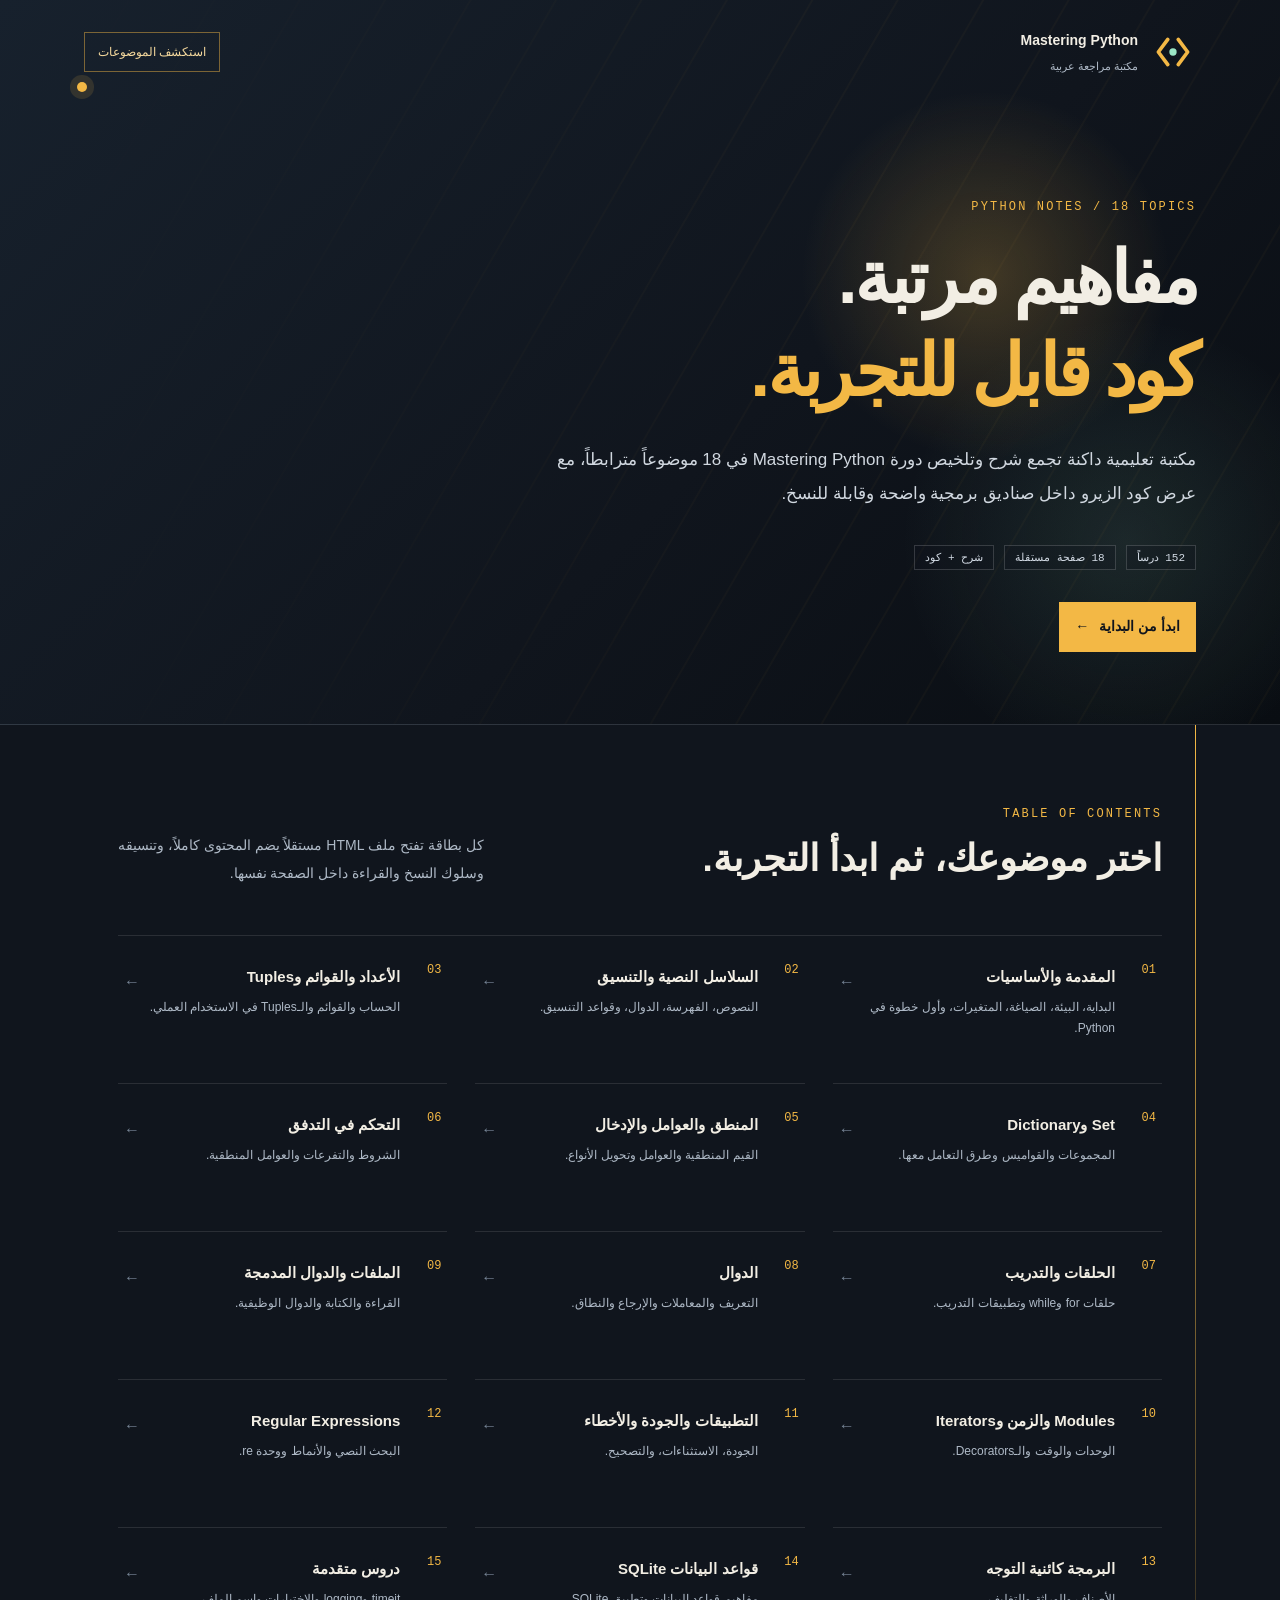
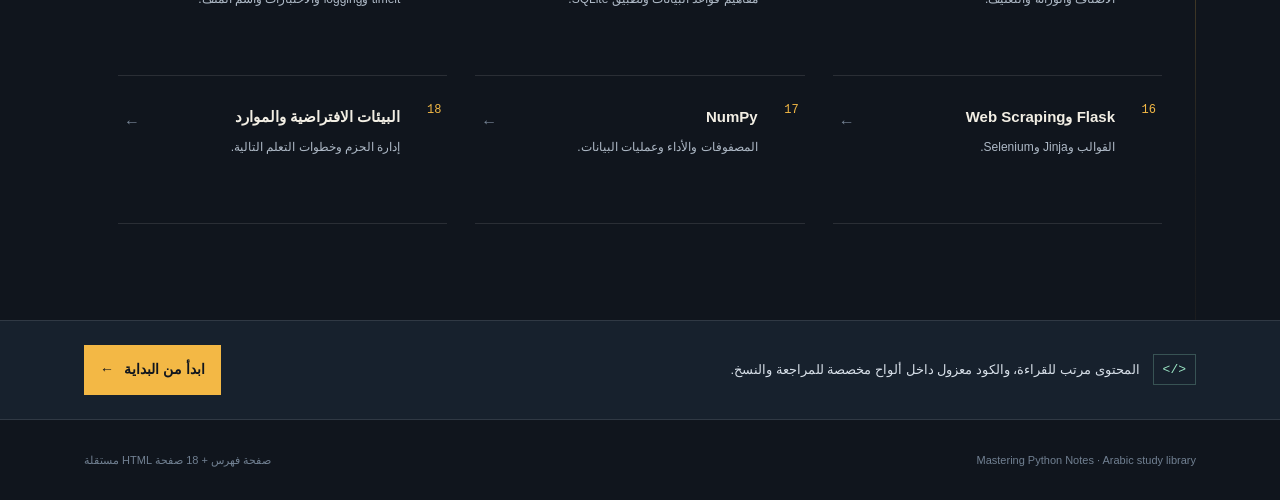
==== index.html @ 75451eca "Initial commit" ====
<!doctype html>
<html lang="ar" dir="rtl">
<head>
  <meta charset="utf-8" />
  <meta name="viewport" content="width=device-width,initial-scale=1" />
  <meta name="theme-color" content="#10151d" />
  <title>Mastering Python Notes | فهرس المذكرات</title>
  <style>
    /* Design philosophy: محرر الليل — فهرس تحريري داكن يقود إلى مذكرات Python، مع الزعفراني لمسار التعلم فقط. */
    :root { --ink:#10151d;--panel:#17212d;--paper:#f2eee4;--muted:#aeb9c6;--line:rgba(255,255,255,.11);--gold:#f3b845;--mint:#9be6c5;--ease:cubic-bezier(.23,1,.32,1); }
    *{box-sizing:border-box}html{scroll-behavior:smooth}body{margin:0;background:var(--ink);color:var(--paper);font-family:"Noto Sans Arabic",Tahoma,sans-serif;line-height:1.85}body::before{content:"";position:fixed;inset:0;z-index:-2;opacity:.12;background-image:linear-gradient(rgba(243,184,69,.11) 1px,transparent 1px),linear-gradient(90deg,rgba(243,184,69,.07) 1px,transparent 1px);background-size:36px 36px;mask-image:linear-gradient(to bottom,#000,transparent 70%)}a{color:inherit}.progress{position:fixed;z-index:10;top:0;right:0;height:3px;width:0;background:var(--gold);box-shadow:0 0 14px rgba(243,184,69,.7)}
    .hero{position:relative;min-height:560px;overflow:hidden;border-bottom:1px solid var(--line);background:radial-gradient(circle at 77% 38%,rgba(243,184,69,.22),transparent 17%),radial-gradient(circle at 88% 75%,rgba(155,230,197,.11),transparent 18%),linear-gradient(135deg,#17212d 0%,#10151d 58%,#090d12 100%)}.hero::before{content:"";position:absolute;inset:0;opacity:.22;background:repeating-linear-gradient(120deg,transparent 0 36px,rgba(243,184,69,.15) 37px 38px,transparent 39px 74px);mask-image:linear-gradient(90deg,transparent 0%,#000 65%,#000 100%)}.hero::after{content:"";position:absolute;left:6vw;top:82px;width:10px;height:10px;border-radius:50%;background:var(--gold);box-shadow:0 0 0 7px rgba(243,184,69,.13)}
    nav{position:relative;z-index:1;max-width:1240px;margin:auto;padding:28px clamp(22px,5vw,70px);display:flex;justify-content:space-between;align-items:center}.brand{display:flex;align-items:center;gap:12px;text-decoration:none}.brand-mark{width:46px;height:46px;flex:0 0 46px}.brand strong{display:block;font-family:"Noto Kufi Arabic",Tahoma,sans-serif;font-size:14px}.brand small{display:block;color:var(--muted);font-size:11px;margin-top:2px}.nav-link{border:1px solid rgba(243,184,69,.46);padding:8px 13px;color:#f5d99d;text-decoration:none;font-size:12px;transition:background .18s var(--ease),transform .18s var(--ease)}.nav-link:hover{background:rgba(243,184,69,.12)}.nav-link:active{transform:scale(.97)}
    .hero-inner{position:relative;z-index:1;max-width:1240px;margin:auto;padding:96px clamp(22px,5vw,70px) 72px}.kicker{color:var(--gold);font:12px "JetBrains Mono",Consolas,monospace;letter-spacing:.18em}h1{max-width:760px;margin:18px 0 0;font-family:"Noto Kufi Arabic",Tahoma,sans-serif;font-size:clamp(35px,5.6vw,76px);line-height:1.3;letter-spacing:-.05em}h1 span{color:var(--gold)}.hero p{max-width:680px;margin:24px 0 0;color:#d0d7df;font-size:17px;line-height:2}.hero-stats{display:flex;flex-wrap:wrap;gap:10px;margin-top:34px}.hero-stats span{border:1px solid rgba(255,255,255,.16);padding:5px 10px;background:rgba(16,21,29,.28);color:#d3dbe5;font:11px "JetBrains Mono",Consolas,monospace}.start{display:inline-flex;align-items:center;gap:10px;margin-top:32px;padding:12px 16px;background:var(--gold);color:var(--ink);font-weight:700;text-decoration:none;font-size:14px;transition:transform .16s var(--ease),background .16s var(--ease)}.start:hover{background:#ffd36e}.start:active{transform:scale(.97)}
    .library{position:relative;max-width:1240px;margin:auto;padding:82px clamp(22px,5vw,70px) 96px}.library::before{content:"";position:absolute;right:clamp(22px,5vw,70px);top:0;bottom:0;width:1px;background:linear-gradient(var(--gold),rgba(243,184,69,.05) 88%)}.library-head{position:relative;margin-right:34px;display:flex;justify-content:space-between;gap:24px;align-items:end}.library-head p{max-width:400px;margin:0;color:var(--muted);font-size:14px;line-height:2}h2{margin:9px 0 0;font-family:"Noto Kufi Arabic",Tahoma,sans-serif;font-size:clamp(23px,3vw,37px);line-height:1.55}.topics{position:relative;margin:48px 34px 0;display:grid;grid-template-columns:repeat(3,minmax(0,1fr));gap:0 28px;border-top:1px solid var(--line)}.topic-card{position:relative;min-height:148px;display:flex;gap:13px;padding:27px 6px;border-bottom:1px solid var(--line);text-decoration:none;transition:transform .2s var(--ease),background .2s var(--ease),border-color .2s var(--ease)}.topic-card:hover{transform:translateY(-4px);background:linear-gradient(90deg,transparent,rgba(243,184,69,.07));border-color:rgba(243,184,69,.45)}.topic-card .topic-no{min-width:28px;color:var(--gold);font:12px "JetBrains Mono",Consolas,monospace}.topic-card h3{margin:0;color:var(--paper);font-family:"Noto Kufi Arabic",Tahoma,sans-serif;font-size:15px;line-height:1.8}.topic-card p{margin:7px 0 0;color:var(--muted);font-size:12px;line-height:1.8}.arrow{position:absolute;left:6px;top:31px;color:#758394;transition:transform .2s var(--ease),color .2s var(--ease)}.topic-card:hover .arrow{color:var(--mint);transform:translateX(-5px)}
    .info-strip{border-top:1px solid var(--line);border-bottom:1px solid var(--line);background:var(--panel)}.info-inner{max-width:1240px;margin:auto;padding:24px clamp(22px,5vw,70px);display:flex;justify-content:space-between;gap:24px;align-items:center}.info-copy{display:flex;gap:13px;align-items:center;color:#d7dfe8;font-size:13px}.code-mark{color:var(--mint);border:1px solid rgba(155,230,197,.25);padding:7px 9px;font:13px "JetBrains Mono",Consolas,monospace}footer{max-width:1240px;margin:auto;padding:30px clamp(22px,5vw,70px);display:flex;justify-content:space-between;color:#718092;font-size:11px}
    @media(max-width:900px){.topics{grid-template-columns:repeat(2,minmax(0,1fr))}}@media(max-width:620px){.hero{min-height:530px}nav{padding-top:20px}.nav-link{display:none}.hero-inner{padding-top:78px}.library{padding-top:54px}.library-head{display:block}.library-head p{margin-top:13px}.topics{grid-template-columns:1fr;margin-top:30px}.topic-card{min-height:123px}.info-inner,footer{display:block}.info-copy{margin-bottom:10px}}@media(prefers-reduced-motion:reduce){*{scroll-behavior:auto!important;transition:none!important}}
  </style>
</head>
<body>
  <div class="progress" id="progress"></div>
  <header class="hero"><nav><a class="brand" href="index.html"><svg class="brand-mark" viewBox="0 0 44 44" aria-hidden="true" focusable="false"><path d="M17 10 8 22l9 12" fill="none" stroke="#F3B845" stroke-width="3.5" stroke-linecap="round" stroke-linejoin="round"/><path d="m27 10 9 12-9 12" fill="none" stroke="#F3B845" stroke-width="3.5" stroke-linecap="round" stroke-linejoin="round"/><circle cx="22" cy="22" r="3.5" fill="#9BE6C5"/></svg><span><strong>Mastering Python</strong><small>مكتبة مراجعة عربية</small></span></a><a class="nav-link" href="#topics">استكشف الموضوعات</a></nav><div class="hero-inner"><div class="kicker">PYTHON NOTES / 18 TOPICS</div><h1>مفاهيم مرتبة.<br><span>كود قابل للتجربة.</span></h1><p>مكتبة تعليمية داكنة تجمع شرح وتلخيص دورة Mastering Python في 18 موضوعاً مترابطاً، مع عرض كود الزيرو داخل صناديق برمجية واضحة وقابلة للنسخ.</p><div class="hero-stats"><span>152 درساً</span><span>18 صفحة مستقلة</span><span>شرح + كود</span></div><a class="start" href="https://drive.google.com/file/d/1ao5alU4Da9a6WY-XQYm0CQyqElovd65N/view?usp=drive_link" data-file-id="1ao5alU4Da9a6WY-XQYm0CQyqElovd65N">ابدأ من البداية <b>←</b></a></div></header>
  <main class="library" id="topics"><div class="library-head"><div><div class="kicker">TABLE OF CONTENTS</div><h2>اختر موضوعك، ثم ابدأ التجربة.</h2></div><p>كل بطاقة تفتح ملف HTML مستقلاً يضم المحتوى كاملاً، وتنسيقه وسلوك النسخ والقراءة داخل الصفحة نفسها.</p></div><section class="topics" aria-label="موضوعات المذكرات"><a class="topic-card" href="https://drive.google.com/file/d/1ao5alU4Da9a6WY-XQYm0CQyqElovd65N/view?usp=drive_link" data-file-id="1ao5alU4Da9a6WY-XQYm0CQyqElovd65N"><span class="topic-no">01</span><div><h3>المقدمة والأساسيات</h3><p>البداية، البيئة، الصياغة، المتغيرات، وأول خطوة في Python.</p></div><span class="arrow">←</span></a><a class="topic-card" href="https://drive.google.com/file/d/1LUYh9_kgOhW-VpaX9MoZJW6dpTCq3IYQ/view?usp=drive_link" data-file-id="1LUYh9_kgOhW-VpaX9MoZJW6dpTCq3IYQ"><span class="topic-no">02</span><div><h3>السلاسل النصية والتنسيق</h3><p>النصوص، الفهرسة، الدوال، وقواعد التنسيق.</p></div><span class="arrow">←</span></a><a class="topic-card" href="https://drive.google.com/file/d/1p5aawdQT5tUfuGiLzP32H7exqO5vApAK/view?usp=drive_link" data-file-id="1p5aawdQT5tUfuGiLzP32H7exqO5vApAK"><span class="topic-no">03</span><div><h3>الأعداد والقوائم وTuples</h3><p>الحساب والقوائم والـTuples في الاستخدام العملي.</p></div><span class="arrow">←</span></a><a class="topic-card" href="https://drive.google.com/file/d/1gVX3eZjuTc8_81PG0g1r_ty22v8QXX_n/view?usp=drive_link" data-file-id="1gVX3eZjuTc8_81PG0g1r_ty22v8QXX_n"><span class="topic-no">04</span><div><h3>Set وDictionary</h3><p>المجموعات والقواميس وطرق التعامل معها.</p></div><span class="arrow">←</span></a><a class="topic-card" href="https://drive.google.com/file/d/182JE28q-H6RtSdPhfJlIjocAKc9Wf6ZY/view?usp=drive_link" data-file-id="182JE28q-H6RtSdPhfJlIjocAKc9Wf6ZY"><span class="topic-no">05</span><div><h3>المنطق والعوامل والإدخال</h3><p>القيم المنطقية والعوامل وتحويل الأنواع.</p></div><span class="arrow">←</span></a><a class="topic-card" href="https://drive.google.com/file/d/1NrF-NdD9j-G1_E4jT9mIEWY2Q7w_M1NC/view?usp=drive_link" data-file-id="1NrF-NdD9j-G1_E4jT9mIEWY2Q7w_M1NC"><span class="topic-no">06</span><div><h3>التحكم في التدفق</h3><p>الشروط والتفرعات والعوامل المنطقية.</p></div><span class="arrow">←</span></a><a class="topic-card" href="https://drive.google.com/file/d/1CRXHcOsxwHFs4Bx1eUBQr8PLLCZRhYo8/view?usp=drive_link" data-file-id="1CRXHcOsxwHFs4Bx1eUBQr8PLLCZRhYo8"><span class="topic-no">07</span><div><h3>الحلقات والتدريب</h3><p>حلقات for وwhile وتطبيقات التدريب.</p></div><span class="arrow">←</span></a><a class="topic-card" href="https://drive.google.com/file/d/1DhdhSIjiyfi7TdnQMKDSPAxiUHUbkx5r/view?usp=drive_link" data-file-id="1DhdhSIjiyfi7TdnQMKDSPAxiUHUbkx5r"><span class="topic-no">08</span><div><h3>الدوال</h3><p>التعريف والمعاملات والإرجاع والنطاق.</p></div><span class="arrow">←</span></a><a class="topic-card" href="https://drive.google.com/file/d/1KfEjLyeVeDNjpwzEU4h7wI9eylsZCorX/view?usp=drive_link" data-file-id="1KfEjLyeVeDNjpwzEU4h7wI9eylsZCorX"><span class="topic-no">09</span><div><h3>الملفات والدوال المدمجة</h3><p>القراءة والكتابة والدوال الوظيفية.</p></div><span class="arrow">←</span></a><a class="topic-card" href="https://drive.google.com/file/d/1XYo5_zBuaJtymbt0UEoPtgSBWvTm4dk9/view?usp=drive_link" data-file-id="1XYo5_zBuaJtymbt0UEoPtgSBWvTm4dk9"><span class="topic-no">10</span><div><h3>Modules والزمن وIterators</h3><p>الوحدات والوقت والـDecorators.</p></div><span class="arrow">←</span></a><a class="topic-card" href="https://drive.google.com/file/d/1gdt8mkS4jFP-0W5oOuahbx6ezVS7pNmr/view?usp=drive_link" data-file-id="1gdt8mkS4jFP-0W5oOuahbx6ezVS7pNmr"><span class="topic-no">11</span><div><h3>التطبيقات والجودة والأخطاء</h3><p>الجودة، الاستثناءات، والتصحيح.</p></div><span class="arrow">←</span></a><a class="topic-card" href="https://drive.google.com/file/d/1bWZToRK7X6IcOid3TkQUDXKFbrnzdEry/view?usp=drive_link" data-file-id="1bWZToRK7X6IcOid3TkQUDXKFbrnzdEry"><span class="topic-no">12</span><div><h3>Regular Expressions</h3><p>البحث النصي والأنماط ووحدة re.</p></div><span class="arrow">←</span></a><a class="topic-card" href="https://drive.google.com/file/d/1U_vKru2-AJN784OpoodLoNb2Ewd3Jcif/view?usp=drive_link" data-file-id="1U_vKru2-AJN784OpoodLoNb2Ewd3Jcif"><span class="topic-no">13</span><div><h3>البرمجة كائنية التوجه</h3><p>الأصناف والوراثة والتغليف.</p></div><span class="arrow">←</span></a><a class="topic-card" href="https://drive.google.com/file/d/1vJcUBsG410M91uSHGyXkycIhp3Hcl9dc/view?usp=drive_link" data-file-id="1vJcUBsG410M91uSHGyXkycIhp3Hcl9dc"><span class="topic-no">14</span><div><h3>قواعد البيانات SQLite</h3><p>مفاهيم قواعد البيانات وتطبيق SQLite.</p></div><span class="arrow">←</span></a><a class="topic-card" href="https://drive.google.com/file/d/1F-GNqrCthvxiH1oQxltwK4UOv5rBKnVE/view?usp=drive_link" data-file-id="1F-GNqrCthvxiH1oQxltwK4UOv5rBKnVE"><span class="topic-no">15</span><div><h3>دروس متقدمة</h3><p>timeit وlogging والاختبارات واسم الملف.</p></div><span class="arrow">←</span></a><a class="topic-card" href="https://drive.google.com/file/d/1qipQPB-Wvxc5xNsRgkSmGHh8QdUdxD6L/view?usp=drive_link" data-file-id="1qipQPB-Wvxc5xNsRgkSmGHh8QdUdxD6L"><span class="topic-no">16</span><div><h3>Flask وWeb Scraping</h3><p>القوالب وJinja وSelenium.</p></div><span class="arrow">←</span></a><a class="topic-card" href="https://drive.google.com/file/d/1NOBNTBA8gTx-PGdae8eX38fwdprdPJyK/view?usp=drive_link" data-file-id="1NOBNTBA8gTx-PGdae8eX38fwdprdPJyK"><span class="topic-no">17</span><div><h3>NumPy</h3><p>المصفوفات والأداء وعمليات البيانات.</p></div><span class="arrow">←</span></a><a class="topic-card" href="https://drive.google.com/file/d/1mvvSvUrEQ4ZsRlgLXixl_9z_x9LAyZd_/view?usp=drive_link" data-file-id="1mvvSvUrEQ4ZsRlgLXixl_9z_x9LAyZd_"><span class="topic-no">18</span><div><h3>البيئات الافتراضية والموارد</h3><p>إدارة الحزم وخطوات التعلم التالية.</p></div><span class="arrow">←</span></a></section></main>
  <section class="info-strip"><div class="info-inner"><div class="info-copy"><span class="code-mark">&lt;/&gt;</span><span>المحتوى مرتب للقراءة، والكود معزول داخل ألواح مخصصة للمراجعة والنسخ.</span></div><a class="start" style="margin:0" href="https://drive.google.com/file/d/1332f6rrD6uobTnwpstH_9X3akXSyLEzy/view?usp=drive_link" data-file-id="1332f6rrD6uobTnwpstH_9X3akXSyLEzy">ابدأ من البداية <b>←</b></a></div></section><footer><span>Mastering Python Notes · Arabic study library</span><span>صفحة فهرس + 18 صفحة HTML مستقلة</span></footer>
  <script>
    // Design philosophy: محرر الليل — حركة تقدم خفيفة تبقى في الخلفية ولا تقاطع الاستكشاف.
    const p=document.getElementById('progress');function update(){const max=document.documentElement.scrollHeight-innerHeight;p.style.width=(max?Math.min(100,Math.round(scrollY/max*100)):0)+'%'}addEventListener('scroll',update,{passive:true});update();
  </script>
</body></html>
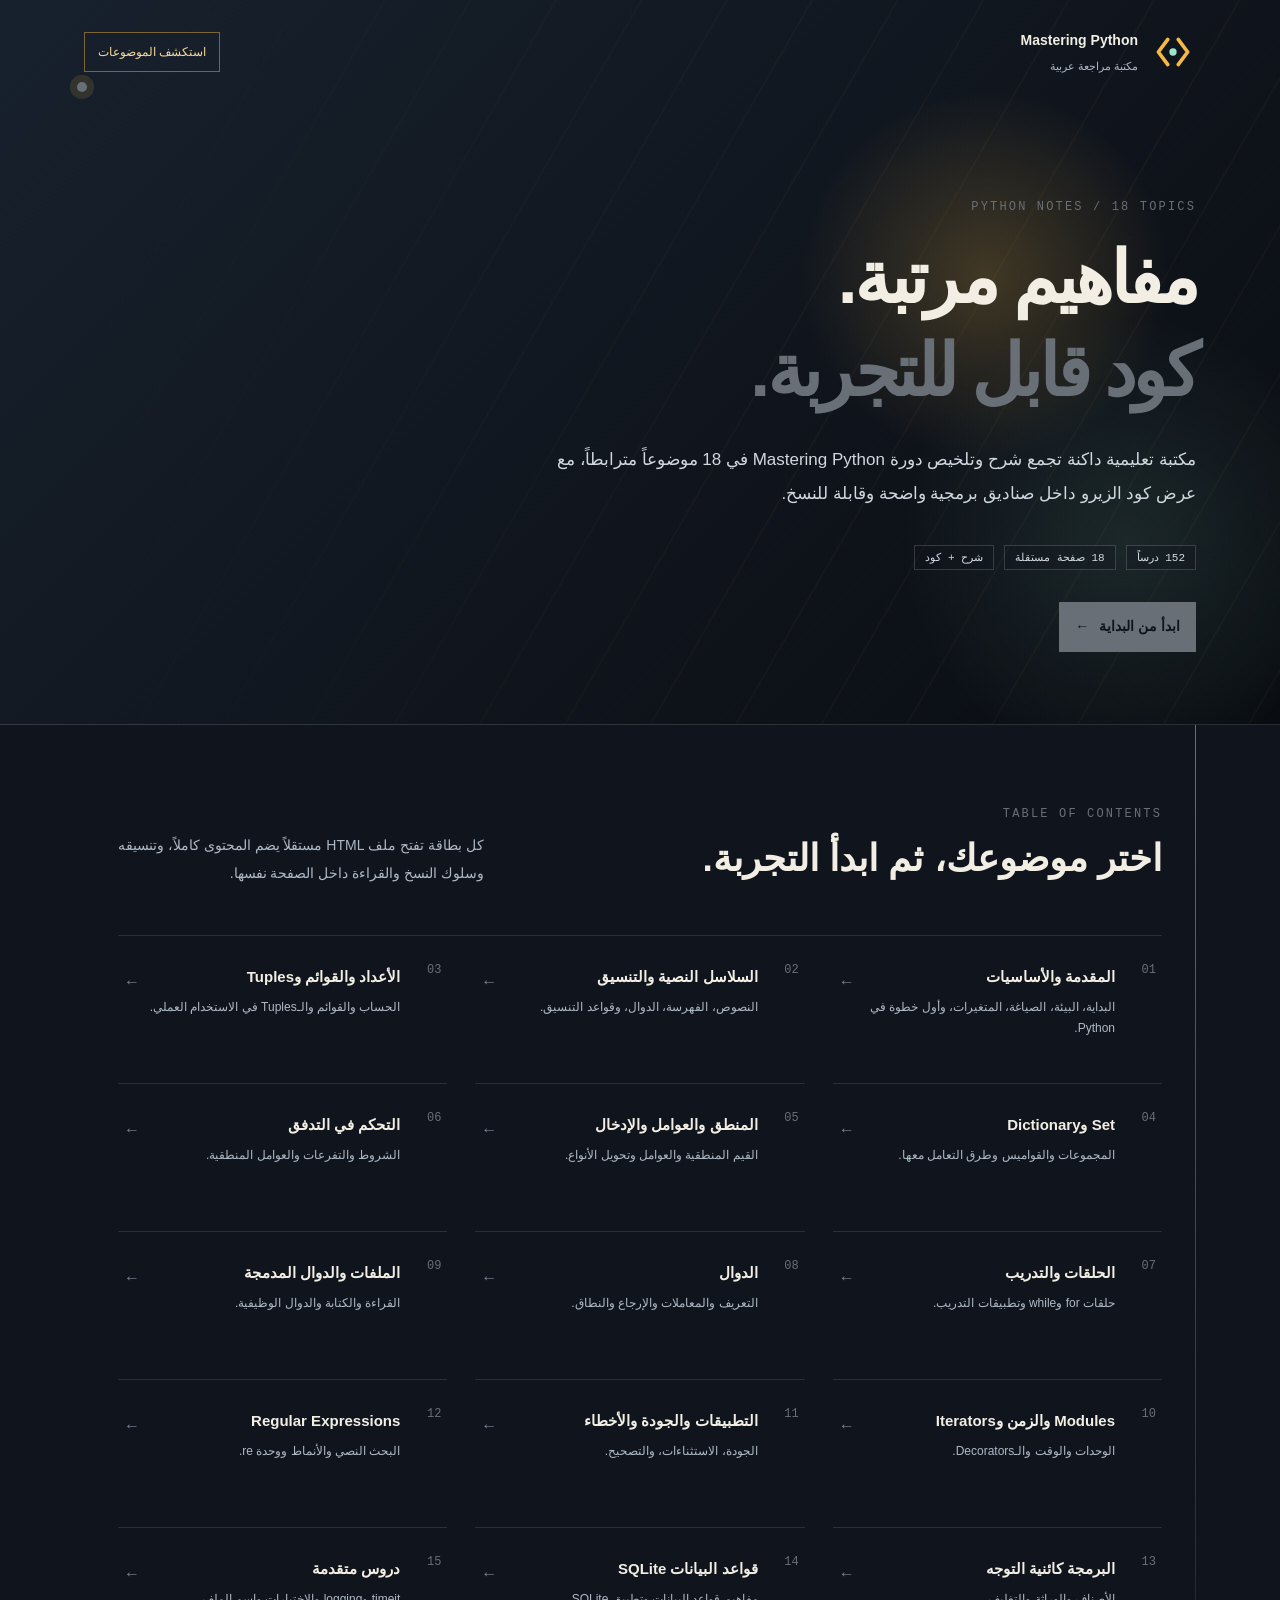
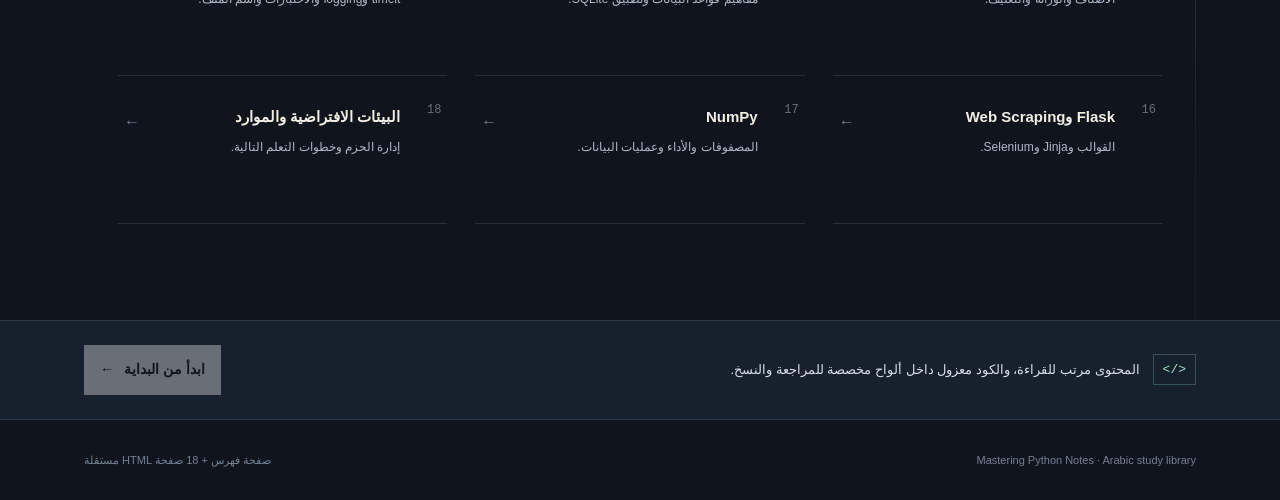
==== commit bea07578: "empty" ====
--- a/index.html
+++ b/index.html
@@ -7,7 +7,7 @@
   <title>Mastering Python Notes | فهرس المذكرات</title>
   <style>
     /* Design philosophy: محرر الليل — فهرس تحريري داكن يقود إلى مذكرات Python، مع الزعفراني لمسار التعلم فقط. */
-    :root { --ink:#10151d;--panel:#17212d;--paper:#f2eee4;--muted:#aeb9c6;--line:rgba(255,255,255,.11);--gold:#f3b845;--mint:#9be6c5;--ease:cubic-bezier(.23,1,.32,1); }
+    :root { --ink:#10151d;--panel:#17212d;--paper:#f2eee4;--muted:#aeb9c6;--line:rgba(255,255,255,.11);--gold:#696f76;--mint:#9be6c5;--ease:cubic-bezier(.23,1,.32,1); }
     *{box-sizing:border-box}html{scroll-behavior:smooth}body{margin:0;background:var(--ink);color:var(--paper);font-family:"Noto Sans Arabic",Tahoma,sans-serif;line-height:1.85}body::before{content:"";position:fixed;inset:0;z-index:-2;opacity:.12;background-image:linear-gradient(rgba(243,184,69,.11) 1px,transparent 1px),linear-gradient(90deg,rgba(243,184,69,.07) 1px,transparent 1px);background-size:36px 36px;mask-image:linear-gradient(to bottom,#000,transparent 70%)}a{color:inherit}.progress{position:fixed;z-index:10;top:0;right:0;height:3px;width:0;background:var(--gold);box-shadow:0 0 14px rgba(243,184,69,.7)}
     .hero{position:relative;min-height:560px;overflow:hidden;border-bottom:1px solid var(--line);background:radial-gradient(circle at 77% 38%,rgba(243,184,69,.22),transparent 17%),radial-gradient(circle at 88% 75%,rgba(155,230,197,.11),transparent 18%),linear-gradient(135deg,#17212d 0%,#10151d 58%,#090d12 100%)}.hero::before{content:"";position:absolute;inset:0;opacity:.22;background:repeating-linear-gradient(120deg,transparent 0 36px,rgba(243,184,69,.15) 37px 38px,transparent 39px 74px);mask-image:linear-gradient(90deg,transparent 0%,#000 65%,#000 100%)}.hero::after{content:"";position:absolute;left:6vw;top:82px;width:10px;height:10px;border-radius:50%;background:var(--gold);box-shadow:0 0 0 7px rgba(243,184,69,.13)}
     nav{position:relative;z-index:1;max-width:1240px;margin:auto;padding:28px clamp(22px,5vw,70px);display:flex;justify-content:space-between;align-items:center}.brand{display:flex;align-items:center;gap:12px;text-decoration:none}.brand-mark{width:46px;height:46px;flex:0 0 46px}.brand strong{display:block;font-family:"Noto Kufi Arabic",Tahoma,sans-serif;font-size:14px}.brand small{display:block;color:var(--muted);font-size:11px;margin-top:2px}.nav-link{border:1px solid rgba(243,184,69,.46);padding:8px 13px;color:#f5d99d;text-decoration:none;font-size:12px;transition:background .18s var(--ease),transform .18s var(--ease)}.nav-link:hover{background:rgba(243,184,69,.12)}.nav-link:active{transform:scale(.97)}
